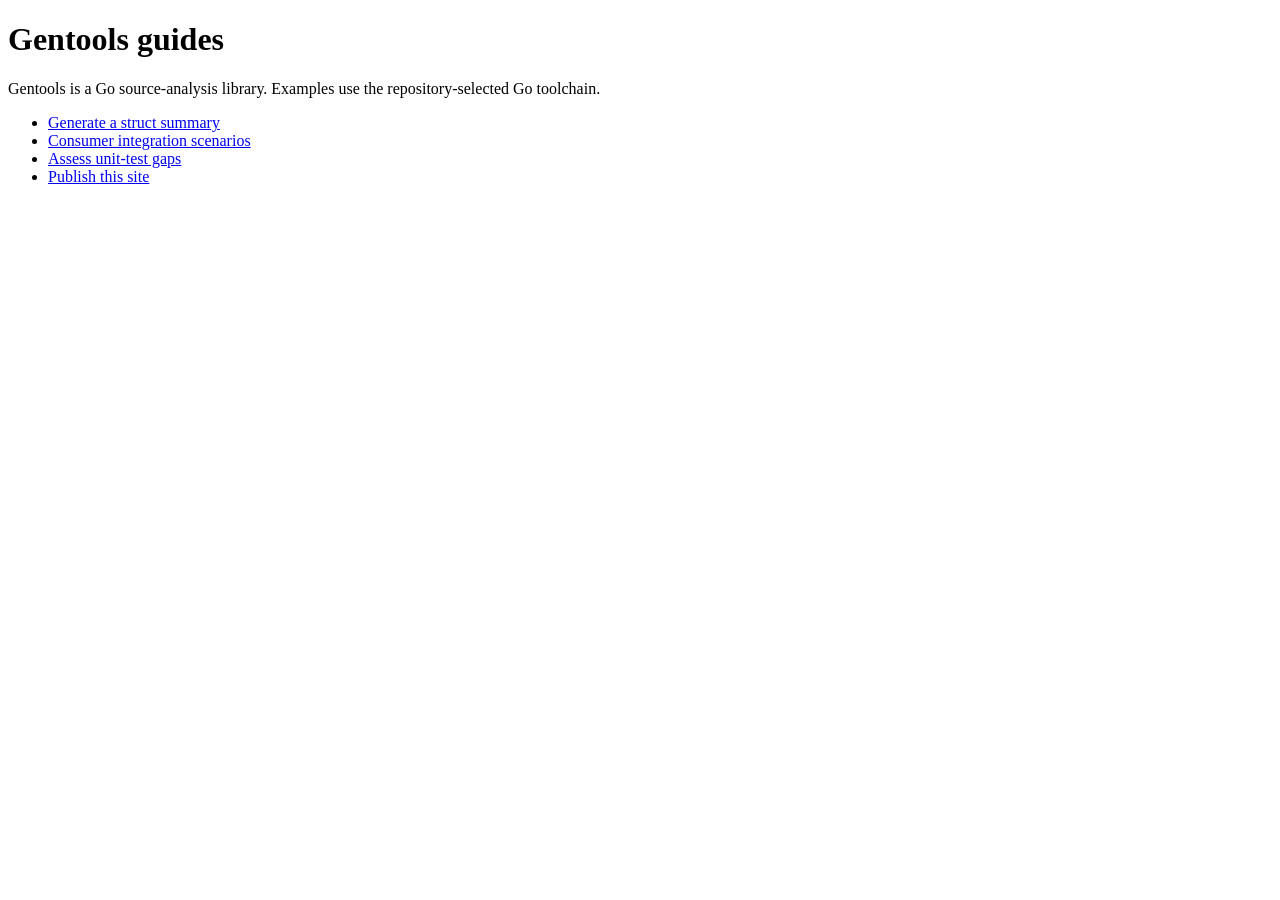
==== docs/index.html @ a0c41af5 "feat: add test quality guidance and Pages docs" ====
<!doctype html>
<html lang="en"><head><meta charset="utf-8"><title>Gentools guides</title></head>
<body><main><h1>Gentools guides</h1><p>Gentools is a Go source-analysis library. Examples use the repository-selected Go toolchain.</p><ul><li><a href="code-generation.html">Generate a struct summary</a></li><li><a href="testing/integration.md">Consumer integration scenarios</a></li><li><a href="testing/unit-test-gaps.md">Assess unit-test gaps</a></li><li><a href="publishing.md">Publish this site</a></li></ul></main></body></html>
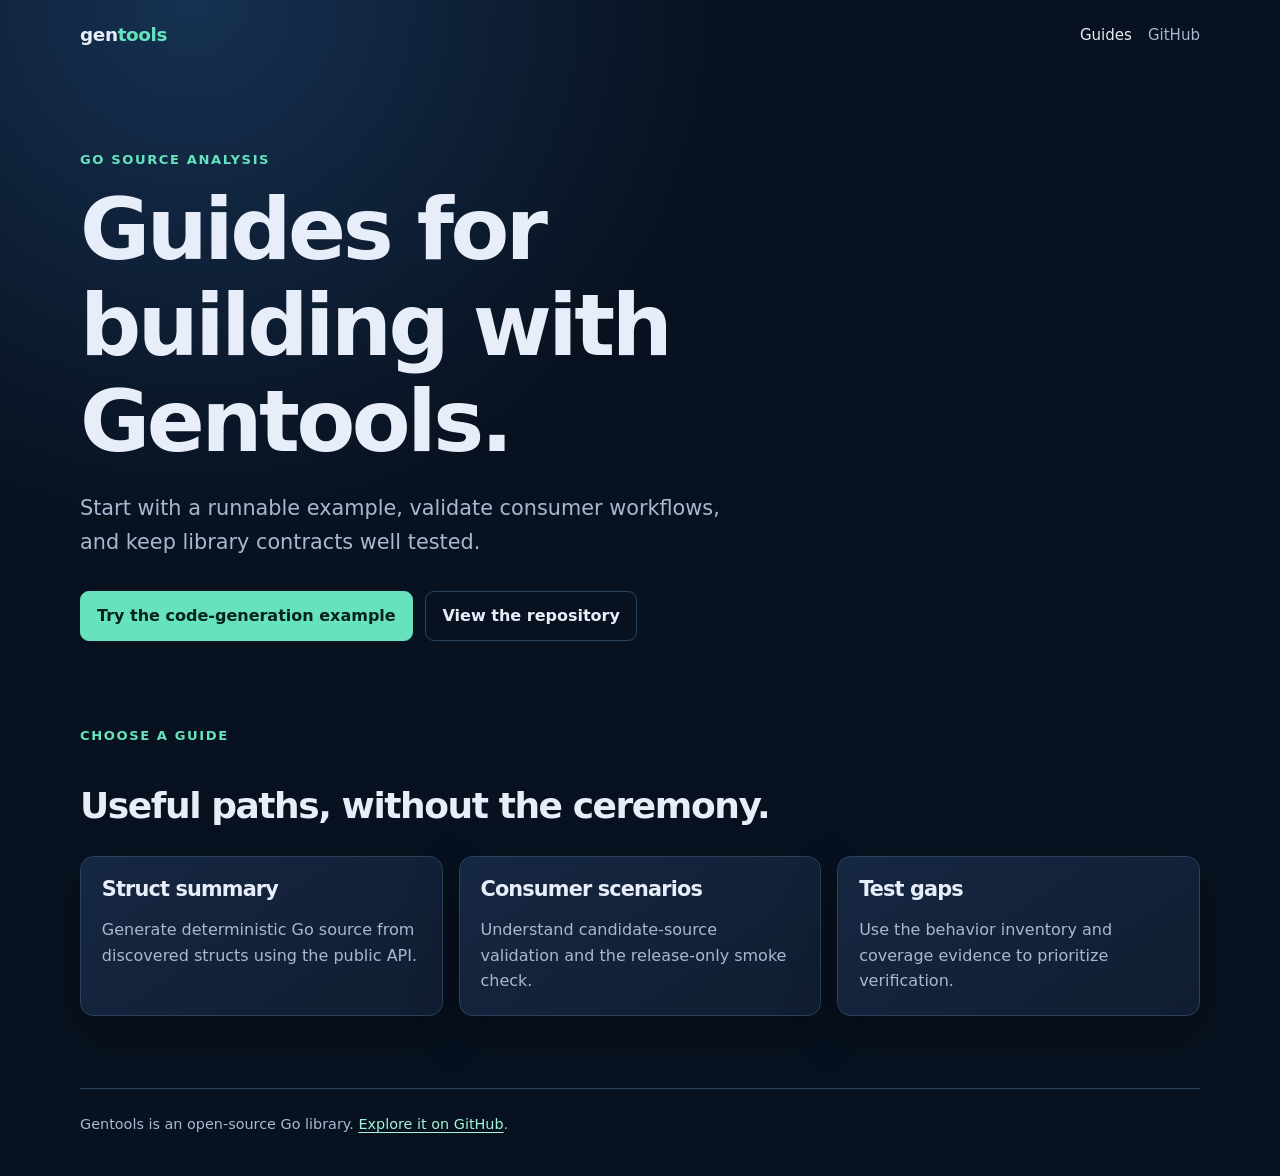
==== commit 0f9804dd: "docs: modernize GitHub Pages guides" ====
--- a/docs/index.html
+++ b/docs/index.html
@@ -1,3 +1,41 @@
 <!doctype html>
-<html lang="en"><head><meta charset="utf-8"><title>Gentools guides</title></head>
-<body><main><h1>Gentools guides</h1><p>Gentools is a Go source-analysis library. Examples use the repository-selected Go toolchain.</p><ul><li><a href="code-generation.html">Generate a struct summary</a></li><li><a href="testing/integration.md">Consumer integration scenarios</a></li><li><a href="testing/unit-test-gaps.md">Assess unit-test gaps</a></li><li><a href="publishing.md">Publish this site</a></li></ul></main></body></html>
+<html lang="en">
+<head>
+  <meta charset="utf-8">
+  <meta name="viewport" content="width=device-width, initial-scale=1">
+  <meta name="description" content="Practical guides for Gentools, a Go source-analysis library.">
+  <title>Gentools guides</title>
+  <link rel="stylesheet" href="style.css">
+</head>
+<body>
+  <a class="skip-link" href="#content">Skip to content</a>
+  <header class="site-header">
+    <a class="brand" href="index.html">gen<span>tools</span></a>
+    <nav class="site-nav" aria-label="Primary navigation">
+      <a aria-current="page" href="index.html">Guides</a>
+      <a href="https://github.com/kucjac/gentools">GitHub</a>
+    </nav>
+  </header>
+  <main id="content">
+    <section class="hero">
+      <p class="eyebrow">Go source analysis</p>
+      <h1>Guides for building with Gentools.</h1>
+      <p class="lede">Start with a runnable example, validate consumer workflows, and keep library contracts well tested.</p>
+      <div class="button-row">
+        <a class="button primary" href="code-generation.html">Try the code-generation example</a>
+        <a class="button" href="https://github.com/kucjac/gentools">View the repository</a>
+      </div>
+    </section>
+    <section class="section" aria-labelledby="guide-heading">
+      <p class="eyebrow">Choose a guide</p>
+      <h2 id="guide-heading">Useful paths, without the ceremony.</h2>
+      <div class="card-grid">
+        <a class="card" href="code-generation.html"><h2>Struct summary</h2><p>Generate deterministic Go source from discovered structs using the public API.</p></a>
+        <a class="card" href="testing/integration.md"><h2>Consumer scenarios</h2><p>Understand candidate-source validation and the release-only smoke check.</p></a>
+        <a class="card" href="testing/unit-test-gaps.md"><h2>Test gaps</h2><p>Use the behavior inventory and coverage evidence to prioritize verification.</p></a>
+      </div>
+    </section>
+  </main>
+  <footer class="site-footer">Gentools is an open-source Go library. <a href="https://github.com/kucjac/gentools">Explore it on GitHub</a>.</footer>
+</body>
+</html>
--- a/docs/style.css
+++ b/docs/style.css
@@ -0,0 +1,71 @@
+:root {
+  color-scheme: dark;
+  --background: #08111f;
+  --surface: #101d31;
+  --surface-raised: #162742;
+  --text: #e8eef9;
+  --muted: #a9b8d0;
+  --accent: #66e3bd;
+  --accent-strong: #a4f4d7;
+  --border: #294260;
+  --shadow: 0 18px 50px rgb(0 0 0 / 24%);
+}
+
+* { box-sizing: border-box; }
+
+html { background: var(--background); }
+
+body {
+  margin: 0;
+  min-width: 320px;
+  background: radial-gradient(circle at 15% 0%, #163152 0, transparent 33rem), var(--background);
+  color: var(--text);
+  font: 1rem/1.6 Inter, ui-sans-serif, system-ui, -apple-system, BlinkMacSystemFont, "Segoe UI", sans-serif;
+}
+
+a { color: var(--accent-strong); text-underline-offset: .18em; }
+a:hover { color: white; }
+
+.skip-link { position: absolute; left: -999px; }
+.skip-link:focus { left: 1rem; top: 1rem; z-index: 10; padding: .65rem .9rem; background: white; color: #07111f; border-radius: .4rem; }
+
+.site-header, main, .site-footer { width: min(100% - 2rem, 70rem); margin-inline: auto; }
+.site-header { display: flex; justify-content: space-between; align-items: center; gap: 1rem; padding: 1.25rem 0; }
+.brand { color: var(--text); font-size: 1.15rem; font-weight: 800; letter-spacing: -.02em; text-decoration: none; }
+.brand span { color: var(--accent); }
+.site-nav { display: flex; gap: 1rem; flex-wrap: wrap; }
+.site-nav a { color: var(--muted); font-size: .94rem; text-decoration: none; }
+.site-nav a:hover, .site-nav a[aria-current="page"] { color: var(--text); }
+
+.hero { padding: 5rem 0 3.75rem; max-width: 52rem; }
+.eyebrow { margin: 0 0 .75rem; color: var(--accent); font-size: .82rem; font-weight: 800; letter-spacing: .12em; text-transform: uppercase; }
+h1, h2 { line-height: 1.12; letter-spacing: -.04em; }
+h1 { margin: 0; font-size: clamp(2.65rem, 8vw, 5.35rem); }
+h2 { margin-top: 2.5rem; font-size: clamp(1.55rem, 3vw, 2.25rem); }
+.lede { max-width: 42rem; margin: 1.4rem 0 0; color: var(--muted); font-size: clamp(1.08rem, 2vw, 1.3rem); }
+
+.button-row { display: flex; flex-wrap: wrap; gap: .8rem; margin-top: 2rem; }
+.button { display: inline-flex; align-items: center; justify-content: center; padding: .7rem 1rem; border: 1px solid var(--border); border-radius: .55rem; color: var(--text); font-weight: 700; text-decoration: none; }
+.button.primary { border-color: var(--accent); background: var(--accent); color: #05221c; }
+.button:hover { transform: translateY(-1px); box-shadow: var(--shadow); }
+
+.section { padding: 1.5rem 0 4.5rem; }
+.card-grid { display: grid; grid-template-columns: repeat(3, minmax(0, 1fr)); gap: 1rem; }
+.card { display: block; min-height: 100%; padding: 1.3rem; border: 1px solid var(--border); border-radius: .85rem; background: linear-gradient(145deg, var(--surface-raised), var(--surface)); color: var(--text); text-decoration: none; box-shadow: var(--shadow); }
+.card:hover { border-color: var(--accent); transform: translateY(-3px); }
+.card h2 { margin: 0; font-size: 1.3rem; }
+.card p { margin-bottom: 0; color: var(--muted); }
+
+.content { max-width: 54rem; padding: 2.25rem 0 4.5rem; }
+.content h1 { font-size: clamp(2.45rem, 6vw, 4.3rem); }
+.content p, .content li { color: var(--muted); }
+pre { overflow-x: auto; padding: 1rem 1.15rem; border: 1px solid var(--border); border-radius: .65rem; background: #060c16; color: #d4e8ff; }
+code { font-family: "SFMono-Regular", Consolas, "Liberation Mono", monospace; }
+.note { padding: 1rem 1.15rem; border-left: 3px solid var(--accent); border-radius: 0 .55rem .55rem 0; background: rgb(102 227 189 / 10%); }
+.site-footer { padding: 1.5rem 0 2.5rem; border-top: 1px solid var(--border); color: var(--muted); font-size: .9rem; }
+
+@media (max-width: 720px) {
+  .site-header { align-items: flex-start; flex-direction: column; }
+  .hero { padding-top: 3rem; }
+  .card-grid { grid-template-columns: 1fr; }
+}
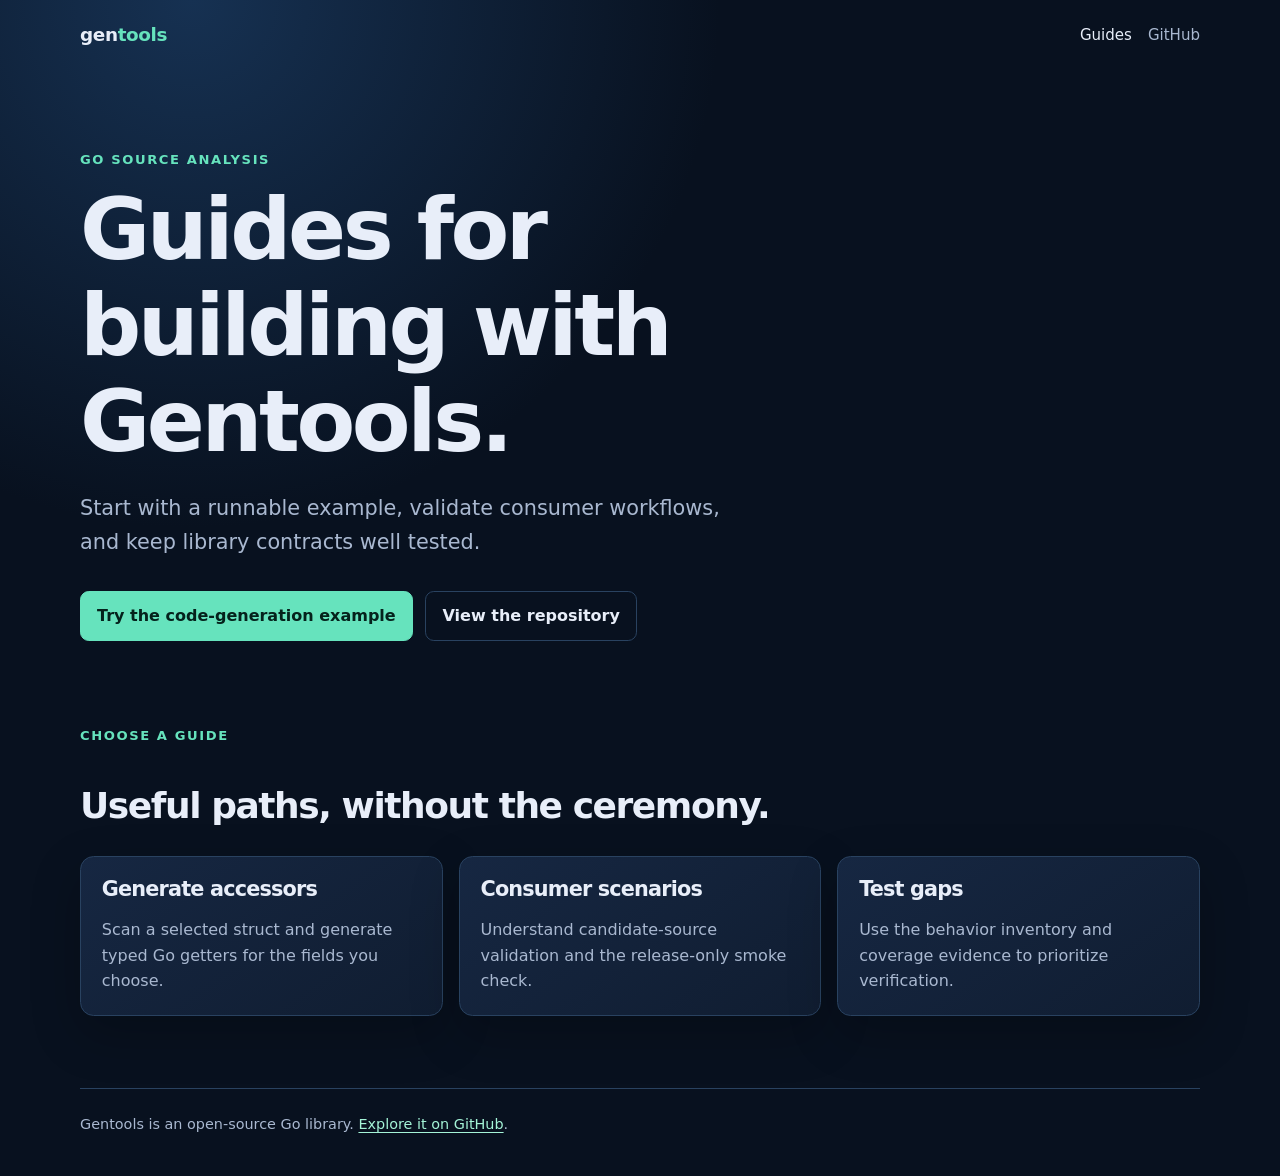
==== commit e5f6c3e4: "feat: add struct accessor generation example" ====
--- a/docs/index.html
+++ b/docs/index.html
@@ -30,9 +30,9 @@
       <p class="eyebrow">Choose a guide</p>
       <h2 id="guide-heading">Useful paths, without the ceremony.</h2>
       <div class="card-grid">
-        <a class="card" href="code-generation.html"><h2>Struct summary</h2><p>Generate deterministic Go source from discovered structs using the public API.</p></a>
-        <a class="card" href="testing/integration.md"><h2>Consumer scenarios</h2><p>Understand candidate-source validation and the release-only smoke check.</p></a>
-        <a class="card" href="testing/unit-test-gaps.md"><h2>Test gaps</h2><p>Use the behavior inventory and coverage evidence to prioritize verification.</p></a>
+        <a class="card" href="code-generation.html"><h2>Generate accessors</h2><p>Scan a selected struct and generate typed Go getters for the fields you choose.</p></a>
+        <a class="card" href="testing/integration.html"><h2>Consumer scenarios</h2><p>Understand candidate-source validation and the release-only smoke check.</p></a>
+        <a class="card" href="testing/unit-test-gaps.html"><h2>Test gaps</h2><p>Use the behavior inventory and coverage evidence to prioritize verification.</p></a>
       </div>
     </section>
   </main>
--- a/docs/style.css
+++ b/docs/style.css
@@ -59,13 +59,20 @@
 .content { max-width: 54rem; padding: 2.25rem 0 4.5rem; }
 .content h1 { font-size: clamp(2.45rem, 6vw, 4.3rem); }
 .content p, .content li { color: var(--muted); }
+.breadcrumb { margin: 0 0 1.5rem; color: var(--muted); font-size: .92rem; }
+.breadcrumb a { color: var(--muted); }
 pre { overflow-x: auto; padding: 1rem 1.15rem; border: 1px solid var(--border); border-radius: .65rem; background: #060c16; color: #d4e8ff; }
 code { font-family: "SFMono-Regular", Consolas, "Liberation Mono", monospace; }
 .note { padding: 1rem 1.15rem; border-left: 3px solid var(--accent); border-radius: 0 .55rem .55rem 0; background: rgb(102 227 189 / 10%); }
+table { width: 100%; border-collapse: collapse; margin: 1.5rem 0; overflow: hidden; border: 1px solid var(--border); border-radius: .65rem; }
+th, td { padding: .75rem; border-bottom: 1px solid var(--border); text-align: left; }
+th { color: var(--text); background: var(--surface-raised); }
+td { color: var(--muted); }
 .site-footer { padding: 1.5rem 0 2.5rem; border-top: 1px solid var(--border); color: var(--muted); font-size: .9rem; }
 
 @media (max-width: 720px) {
   .site-header { align-items: flex-start; flex-direction: column; }
   .hero { padding-top: 3rem; }
   .card-grid { grid-template-columns: 1fr; }
+  table { display: block; overflow-x: auto; }
 }
